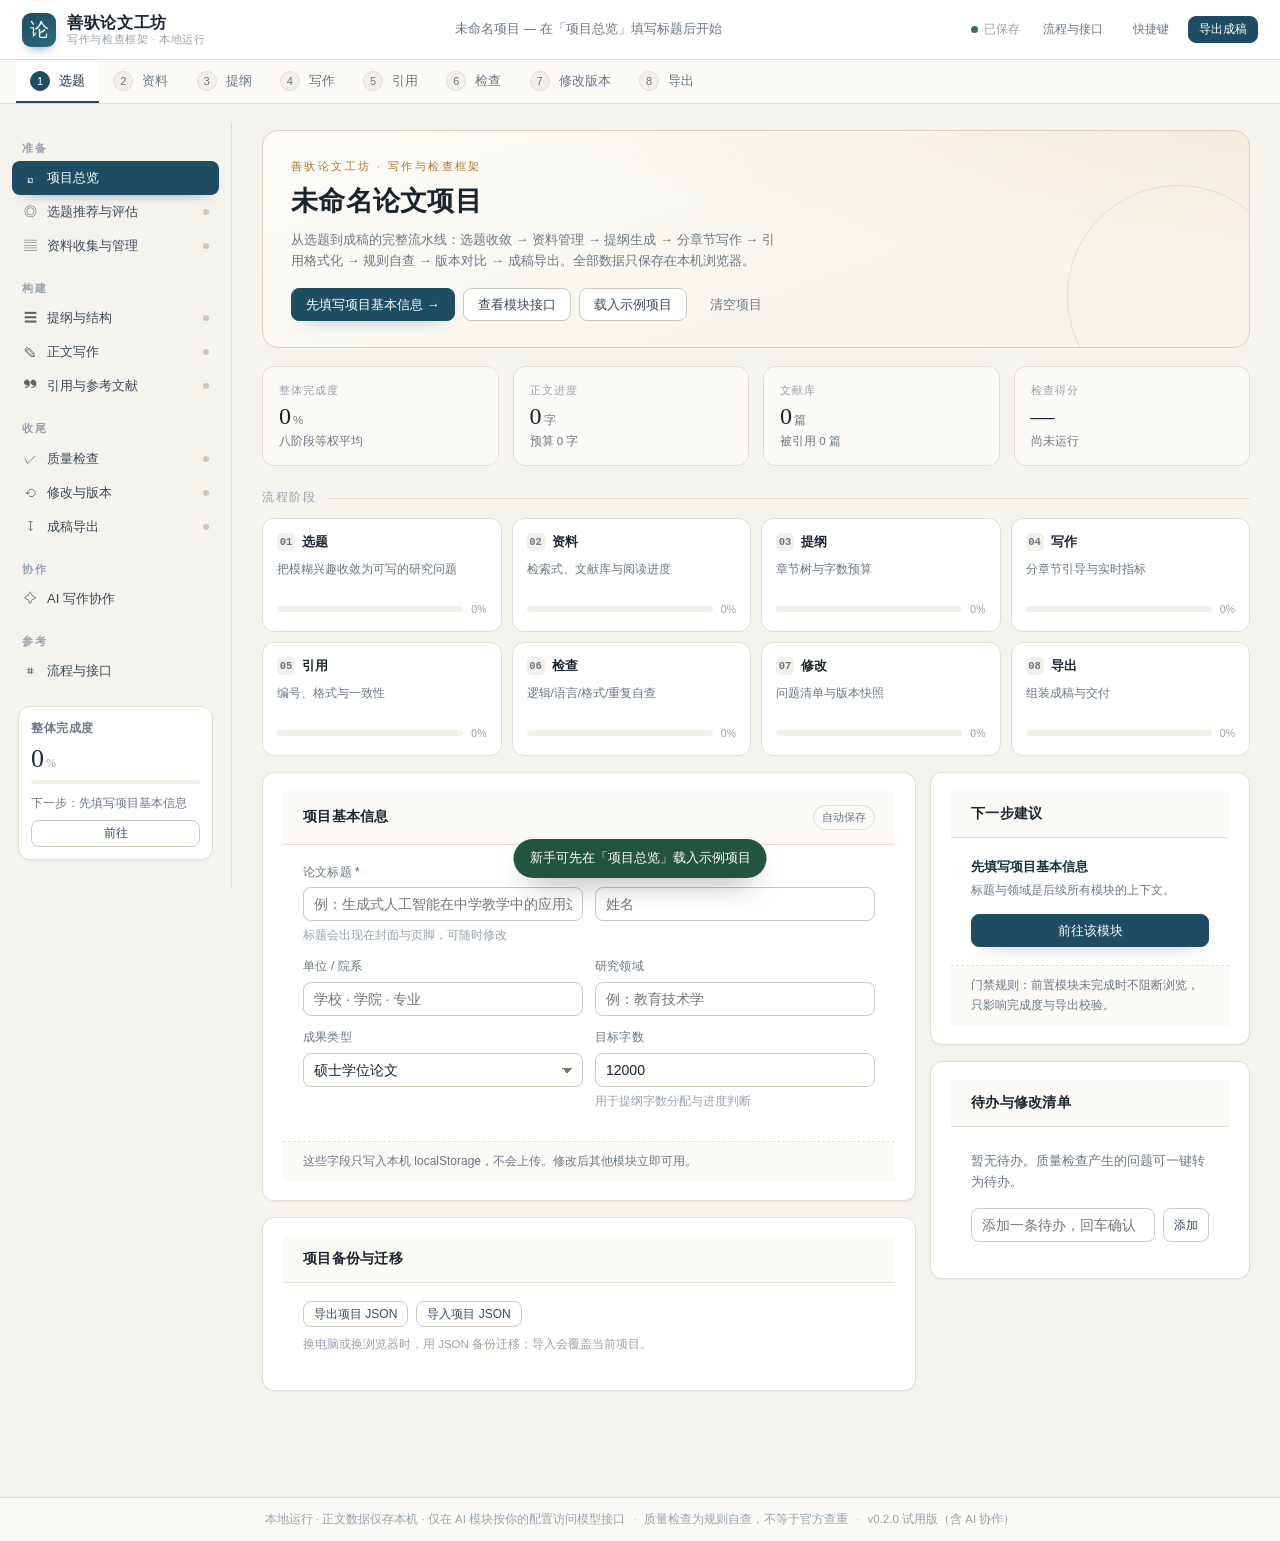
==== index.html @ d349550e "chore: 初始化仓库 - 善驮论文工坊 v0.2.0：8 个写作模块 + AI 协作模块，纯本地运行 - 支持绿色 EXE / 安装版 / 脚本三种启动方式，安装与卸载均免管理员 - 新增 MIT" ====
<!doctype html>
<html lang="zh-CN">
<head>
<meta charset="utf-8">
<meta name="viewport" content="width=device-width,initial-scale=1">
<title>善驮论文工坊 · 从选题到成稿</title>
<link rel="stylesheet" href="assets/styles.css">
</head>
<body>
<div class="app" id="app">

  <header class="appbar">
    <div class="brand">
      <span class="brand-mark">论</span>
      <span class="brand-text">
        <strong>善驮论文工坊</strong>
        <em>写作与检查框架 · 本地运行</em>
      </span>
    </div>

    <div class="appbar-project" id="appbarProject"></div>

    <div class="appbar-actions">
      <span class="save-state" id="saveState"><i></i>已保存</span>
      <button class="btn btn-ghost btn-sm" data-nav="flow">流程与接口</button>
      <button class="btn btn-ghost btn-sm" id="btnHelp">快捷键</button>
      <button class="btn btn-primary btn-sm" data-nav="export">导出成稿</button>
    </div>
  </header>

  <div class="stepper" id="stepper" aria-label="写作流程"></div>

  <div class="shell">
    <nav class="sidebar" id="sidebar" aria-label="模块导航"></nav>
    <main class="main" id="view" tabindex="-1"></main>
  </div>

  <footer class="appfoot">
    <span>本地运行 · 正文数据仅存本机 · 仅在 AI 模块按你的配置访问模型接口</span>
    <span class="dot">·</span>
    <span>质量检查为规则自查，不等于官方查重</span>
    <span class="dot">·</span>
    <span id="appVersion">v0.2.0 试用版（含 AI 协作）</span>
  </footer>
</div>

<div class="modal-root" id="modalRoot"></div>
<div class="toast-root" id="toastRoot"></div>
<div class="print-root" id="printRoot"></div>

<script src="js/data.js"></script>
<script src="js/core.js"></script>
<script src="js/check.js"></script>
<script src="js/ai.js"></script>
<script src="js/views-setup.js"></script>
<script src="js/views-draft.js"></script>
<script src="js/views-final.js"></script>
<script src="js/views-ai.js"></script>
<script src="js/app.js"></script>
</body>
</html>
---- assets/styles.css ----
/* ============================================================
   论文工坊 PaperLab — 设计系统
   纸质学术风：暖白底 + 墨蓝主色 + 赭石点缀
   ============================================================ */

:root {
  --bg: #f5f3ee;
  --bg-deep: #ece8e0;
  --surface: #ffffff;
  --surface-2: #fbfaf6;
  --surface-3: #f3f0e9;
  --ink: #1a232e;
  --ink-2: #3c4a58;
  --muted: #6b7784;
  --faint: #98a2ad;
  --line: #e3ded4;
  --line-strong: #cfc8bb;
  --accent: #1e4c63;
  --accent-soft: #e6eef1;
  --accent-ink: #12313f;
  --amber: #b0732c;
  --amber-soft: #f7ecdc;
  --ok: #2f7457;
  --ok-soft: #e6f1ea;
  --warn: #a3701f;
  --warn-soft: #faf0da;
  --bad: #a8443b;
  --bad-soft: #f8e8e5;
  --radius: 12px;
  --radius-sm: 8px;
  --shadow-sm: 0 1px 2px rgba(26, 35, 46, .05);
  --shadow: 0 2px 6px rgba(26, 35, 46, .06), 0 12px 28px -18px rgba(26, 35, 46, .25);
  --shadow-lg: 0 24px 60px -22px rgba(18, 49, 63, .45);
  --sans: -apple-system, BlinkMacSystemFont, "Segoe UI", "Microsoft YaHei", "PingFang SC", "Hiragino Sans GB", sans-serif;
  --serif: "Noto Serif SC", "Songti SC", "Source Han Serif SC", "SimSun", Georgia, "Times New Roman", serif;
  --mono: "Cascadia Mono", "JetBrains Mono", Consolas, "Courier New", monospace;
}

* { box-sizing: border-box; }

html, body { margin: 0; padding: 0; }

body {
  background: var(--bg);
  color: var(--ink);
  font-family: var(--sans);
  font-size: 14px;
  line-height: 1.65;
  -webkit-font-smoothing: antialiased;
}

::selection { background: #cfe0e6; }

a { color: var(--accent); }

h1, h2, h3, h4 { margin: 0; font-weight: 600; line-height: 1.35; }

p { margin: 0 0 10px; }

ul, ol { margin: 0; padding-left: 18px; }

button, input, select, textarea { font-family: inherit; font-size: 14px; color: inherit; }

/* ------------------------------ 壳层 ------------------------------ */

.app { min-height: 100vh; display: flex; flex-direction: column; }

.appbar {
  height: 60px;
  flex: 0 0 60px;
  display: flex;
  align-items: center;
  gap: 18px;
  padding: 0 22px;
  background: var(--surface);
  border-bottom: 1px solid var(--line);
  position: sticky;
  top: 0;
  z-index: 40;
}

.brand { display: flex; align-items: center; gap: 11px; min-width: 0; }

.brand-mark {
  width: 34px; height: 34px;
  display: grid; place-items: center;
  border-radius: 9px;
  background: linear-gradient(150deg, var(--accent) 0%, #2c6b7d 100%);
  color: #fff;
  font-family: var(--serif);
  font-size: 19px;
  letter-spacing: 0;
  box-shadow: 0 6px 14px -8px rgba(30, 76, 99, .9);
}

.brand-text { display: flex; flex-direction: column; line-height: 1.25; }
.brand-text strong { font-family: var(--serif); font-size: 16px; letter-spacing: .04em; }
.brand-text em { font-style: normal; font-size: 10.5px; color: var(--faint); letter-spacing: .06em; }

.appbar-project {
  flex: 1 1 auto;
  min-width: 0;
  text-align: center;
  font-size: 12.5px;
  color: var(--muted);
  white-space: nowrap;
  overflow: hidden;
  text-overflow: ellipsis;
}
.appbar-project b { color: var(--ink-2); font-weight: 600; }
.appbar-project .pdot { margin: 0 7px; color: var(--line-strong); }

.appbar-actions { display: flex; align-items: center; gap: 8px; }

.save-state {
  font-size: 11.5px;
  color: var(--faint);
  display: inline-flex;
  align-items: center;
  gap: 6px;
  margin-right: 4px;
  white-space: nowrap;
}
.save-state i {
  width: 7px; height: 7px; border-radius: 50%;
  background: var(--ok); display: inline-block;
  transition: background .2s;
}
.save-state.dirty i { background: var(--amber); }
.save-state.error i { background: var(--bad); }

/* ------------------------------ 流程条 ------------------------------ */

.stepper {
  flex: 0 0 auto;
  display: flex;
  align-items: stretch;
  gap: 0;
  padding: 0 16px;
  background: var(--surface-2);
  border-bottom: 1px solid var(--line);
  overflow-x: auto;
  scrollbar-width: thin;
}

.step {
  display: flex;
  align-items: center;
  gap: 9px;
  padding: 11px 14px 10px;
  border: 0;
  border-bottom: 2px solid transparent;
  background: transparent;
  color: var(--muted);
  cursor: pointer;
  white-space: nowrap;
  position: relative;
  transition: color .18s, background .18s, border-color .18s;
}
.step:hover { background: #fff; color: var(--ink); }
.step .idx {
  width: 20px; height: 20px;
  display: grid; place-items: center;
  border-radius: 50%;
  font-size: 11px;
  background: var(--surface-3);
  color: var(--muted);
  border: 1px solid var(--line);
}
.step .lbl { font-size: 12.5px; letter-spacing: .01em; }
.step .cnt { font-size: 10px; color: var(--faint); font-variant-numeric: tabular-nums; }

.step.is-active { color: var(--accent-ink); border-bottom-color: var(--accent); background: #fff; }
.step.is-active .idx { background: var(--accent); color: #fff; border-color: var(--accent); }
.step.is-done .idx { background: var(--ok-soft); color: var(--ok); border-color: #cfe3d8; }
.step.is-part .idx { background: var(--warn-soft); color: var(--warn); border-color: #eddfc2; }

/* ------------------------------ 侧栏 ------------------------------ */

.shell {
  flex: 1 1 auto;
  display: grid;
  grid-template-columns: 232px minmax(0, 1fr);
  align-items: start;
}

.sidebar {
  position: sticky;
  top: 123px;
  max-height: calc(100vh - 123px);
  overflow-y: auto;
  padding: 18px 12px 28px;
  border-right: 1px solid var(--line);
}

.nav-group { margin-bottom: 18px; }
.nav-group > h4 {
  font-size: 10.5px;
  letter-spacing: .16em;
  color: var(--faint);
  font-weight: 600;
  padding: 0 10px 6px;
  text-transform: uppercase;
}

.nav-item {
  display: flex;
  align-items: center;
  gap: 9px;
  width: 100%;
  padding: 8px 10px;
  border: 0;
  border-radius: var(--radius-sm);
  background: transparent;
  color: var(--ink-2);
  cursor: pointer;
  text-align: left;
  font-size: 13px;
  transition: background .15s, color .15s;
}
.nav-item:hover { background: var(--surface-3); color: var(--ink); }
.nav-item.is-active { background: var(--accent); color: #fff; box-shadow: 0 6px 16px -12px var(--accent); }
.nav-item.is-active .nv-dot { background: #fff; }
.nav-item .nv-ico { width: 16px; text-align: center; opacity: .85; font-size: 13px; }
.nav-item .nv-txt { flex: 1 1 auto; }
.nav-item .nv-dot {
  width: 6px; height: 6px; border-radius: 50%;
  background: var(--line-strong);
  flex: 0 0 auto;
}
.nav-item .nv-dot.done { background: var(--ok); }
.nav-item .nv-dot.part { background: var(--amber); }

.side-progress {
  margin: 10px 6px 0;
  padding: 12px;
  border: 1px solid var(--line);
  border-radius: var(--radius);
  background: var(--surface);
  box-shadow: var(--shadow-sm);
}
.side-progress h5 { margin: 0 0 8px; font-size: 11.5px; color: var(--muted); font-weight: 600; letter-spacing: .05em; }
.side-progress .num { font-family: var(--serif); font-size: 26px; color: var(--accent-ink); line-height: 1; }
.side-progress .num span { font-size: 12px; color: var(--faint); margin-left: 2px; }

/* ------------------------------ 主区 ------------------------------ */

.main {
  min-width: 0;
  padding: 26px 30px 90px;
  max-width: 1240px;
  outline: none;
}

.view-head { display: flex; align-items: flex-start; gap: 18px; margin-bottom: 20px; }
.view-head .vh-main { flex: 1 1 auto; min-width: 0; }
.view-head h1 {
  font-family: var(--serif);
  font-size: 24px;
  letter-spacing: .01em;
  color: var(--ink);
  display: flex; align-items: center; gap: 10px;
}
.view-head .kicker {
  font-size: 11px;
  letter-spacing: .18em;
  color: var(--faint);
  text-transform: uppercase;
  margin-bottom: 6px;
}
.view-head .desc { color: var(--muted); font-size: 12.8px; margin-top: 6px; max-width: 76ch; }
.view-head .vh-actions { display: flex; gap: 8px; flex-wrap: wrap; justify-content: flex-end; }

.card {
  background: var(--surface);
  border: 1px solid var(--line);
  border-radius: var(--radius);
  box-shadow: var(--shadow-sm);
  padding: 18px 20px;
  margin-bottom: 16px;
}
.card.flush { padding: 0; overflow: hidden; }
.card-head {
  display: flex; align-items: center; gap: 12px;
  padding: 14px 20px;
  border-bottom: 1px solid var(--line);
  background: var(--surface-2);
}
.card-head h3 { font-size: 13.5px; letter-spacing: .02em; }
.card-head .spacer { flex: 1 1 auto; }
.card-body { padding: 18px 20px; }
.card-note {
  padding: 10px 20px;
  border-top: 1px dashed var(--line);
  color: var(--muted);
  font-size: 12px;
  background: var(--surface-2);
}

.grid { display: grid; gap: 14px; }
.grid-2 { grid-template-columns: repeat(2, minmax(0, 1fr)); }
.grid-3 { grid-template-columns: repeat(3, minmax(0, 1fr)); }
.grid-4 { grid-template-columns: repeat(4, minmax(0, 1fr)); }
.grid-side { grid-template-columns: minmax(0, 1fr) 320px; align-items: start; }

.section-title {
  font-size: 12px;
  letter-spacing: .14em;
  text-transform: uppercase;
  color: var(--faint);
  margin: 22px 0 10px;
  display: flex; align-items: center; gap: 10px;
}
.section-title::after { content: ""; flex: 1 1 auto; height: 1px; background: var(--line); }

/* ------------------------------ 表单 ------------------------------ */

.field { display: flex; flex-direction: column; gap: 5px; margin-bottom: 12px; }
.field > label { font-size: 12px; color: var(--muted); font-weight: 500; letter-spacing: .02em; }
.field > label .req { color: var(--bad); margin-left: 3px; }
.field .hint { font-size: 11.5px; color: var(--faint); }

.input, .select, .textarea {
  width: 100%;
  padding: 8px 10px;
  border: 1px solid var(--line-strong);
  border-radius: var(--radius-sm);
  background: #fff;
  outline: none;
  transition: border-color .15s, box-shadow .15s;
}
.input:hover, .select:hover, .textarea:hover { border-color: #b9b0a2; }
.input:focus, .select:focus, .textarea:focus {
  border-color: var(--accent);
  box-shadow: 0 0 0 3px rgba(30, 76, 99, .12);
}
.textarea { min-height: 88px; resize: vertical; line-height: 1.75; }
.textarea.tall { min-height: 190px; }
.select { appearance: none; background-image: linear-gradient(45deg, transparent 50%, var(--muted) 50%), linear-gradient(135deg, var(--muted) 50%, transparent 50%); background-position: calc(100% - 15px) 51%, calc(100% - 10px) 51%; background-size: 5px 5px, 5px 5px; background-repeat: no-repeat; padding-right: 28px; }

.row { display: flex; gap: 12px; flex-wrap: wrap; }
.row > .field { flex: 1 1 160px; }
.row.tight { gap: 8px; }

.check {
  display: flex; align-items: flex-start; gap: 9px;
  padding: 9px 11px;
  border: 1px solid var(--line);
  border-radius: var(--radius-sm);
  background: var(--surface-2);
  cursor: pointer;
  font-size: 12.8px;
  transition: border-color .15s, background .15s;
}
.check:hover { border-color: var(--line-strong); background: #fff; }
.check input { margin: 3px 0 0; accent-color: var(--accent); }
.check.on { border-color: #bcd2db; background: var(--accent-soft); }
.check small { display: block; color: var(--muted); font-size: 11.5px; }

/* ------------------------------ 按钮 ------------------------------ */

.btn {
  display: inline-flex; align-items: center; justify-content: center; gap: 7px;
  padding: 8px 14px;
  border-radius: var(--radius-sm);
  border: 1px solid var(--line-strong);
  background: #fff;
  color: var(--ink-2);
  cursor: pointer;
  font-size: 13px;
  line-height: 1.2;
  transition: background .15s, border-color .15s, color .15s, box-shadow .15s, transform .06s;
  white-space: nowrap;
}
.btn:hover { border-color: #b3a898; background: var(--surface-2); color: var(--ink); }
.btn:active { transform: translateY(1px); }
.btn:disabled, .btn[disabled] { opacity: .45; cursor: not-allowed; transform: none; }

.btn-primary {
  background: var(--accent);
  border-color: var(--accent);
  color: #fff;
  box-shadow: 0 8px 18px -14px var(--accent);
}
.btn-primary:hover { background: #1a4358; border-color: #1a4358; color: #fff; }

.btn-amber { background: var(--amber); border-color: var(--amber); color: #fff; }
.btn-amber:hover { background: #9a6526; border-color: #9a6526; color: #fff; }

.btn-ghost { background: transparent; border-color: transparent; color: var(--muted); }
.btn-ghost:hover { background: var(--surface-3); border-color: transparent; color: var(--ink); }

.btn-sm { padding: 5px 10px; font-size: 12px; }
.btn-xs { padding: 3px 8px; font-size: 11.5px; border-radius: 6px; }
.btn-lg { padding: 10px 20px; font-size: 14px; }
.btn-block { width: 100%; }
.btn-danger { color: var(--bad); border-color: #e6c8c4; }
.btn-danger:hover { background: var(--bad-soft); border-color: #d9a9a3; color: var(--bad); }
.btn-link { background: none; border: 0; padding: 0; color: var(--accent); cursor: pointer; font-size: 12.5px; text-decoration: underline; text-underline-offset: 2px; }

.btn-group { display: inline-flex; gap: 0; }
.btn-group .btn { border-radius: 0; margin-left: -1px; }
.btn-group .btn:first-child { border-radius: var(--radius-sm) 0 0 var(--radius-sm); margin-left: 0; }
.btn-group .btn:last-child { border-radius: 0 var(--radius-sm) var(--radius-sm) 0; }
.btn-group .btn.on { background: var(--accent-soft); border-color: #bcd2db; color: var(--accent-ink); z-index: 1; }

/* ------------------------------ 徽章 / 指标 ------------------------------ */

.badge {
  display: inline-flex; align-items: center; gap: 5px;
  padding: 2px 8px;
  border-radius: 999px;
  font-size: 11px;
  line-height: 1.7;
  background: var(--surface-3);
  color: var(--muted);
  border: 1px solid transparent;
  white-space: nowrap;
}
.badge.ok { background: var(--ok-soft); color: var(--ok); border-color: #d3e6db; }
.badge.warn { background: var(--warn-soft); color: var(--warn); border-color: #ecdcbd; }
.badge.bad { background: var(--bad-soft); color: var(--bad); border-color: #eed3ce; }
.badge.info { background: var(--accent-soft); color: var(--accent-ink); border-color: #cfe0e6; }
.badge.amber { background: var(--amber-soft); color: var(--amber); border-color: #eeddc2; }
.badge.plain { background: transparent; border-color: var(--line); }

.kpi { display: flex; flex-direction: column; gap: 2px; padding: 14px 16px; background: var(--surface-2); border: 1px solid var(--line); border-radius: var(--radius); }
.kpi .k { font-size: 11px; letter-spacing: .1em; color: var(--faint); text-transform: uppercase; }
.kpi .v { font-family: var(--serif); font-size: 24px; line-height: 1.2; color: var(--ink); font-variant-numeric: tabular-nums; }
.kpi .v small { font-family: var(--sans); font-size: 11.5px; color: var(--muted); margin-left: 2px; }
.kpi .d { font-size: 11.5px; color: var(--muted); }

.bar { height: 6px; border-radius: 999px; background: var(--surface-3); overflow: hidden; }
.bar > i { display: block; height: 100%; background: var(--accent); border-radius: 999px; transition: width .3s; }
.bar.ok > i { background: var(--ok); }
.bar.warn > i { background: var(--amber); }
.bar.bad > i { background: var(--bad); }
.bar.thin { height: 4px; }

.chips { display: flex; flex-wrap: wrap; gap: 6px; }
.chip {
  display: inline-flex; align-items: center; gap: 5px;
  padding: 5px 10px;
  border: 1px solid var(--line-strong);
  border-radius: 999px;
  background: #fff;
  font-size: 12px;
  cursor: pointer;
  color: var(--ink-2);
  transition: all .15s;
}
.chip:hover { border-color: var(--accent); color: var(--accent-ink); background: var(--accent-soft); }
.chip .x { color: var(--faint); font-size: 13px; line-height: 1; }
.chip .x:hover { color: var(--bad); }
.chip.solid { background: var(--accent-soft); border-color: #cfe0e6; color: var(--accent-ink); cursor: default; }

.empty {
  padding: 34px 20px;
  text-align: center;
  color: var(--muted);
  border: 1px dashed var(--line-strong);
  border-radius: var(--radius);
  background: var(--surface-2);
}
.empty h4 { font-family: var(--serif); font-size: 15px; margin-bottom: 6px; color: var(--ink-2); }
.empty p { font-size: 12.5px; margin: 0 auto 12px; max-width: 52ch; }

/* ------------------------------ 表格 ------------------------------ */

.table-wrap { overflow-x: auto; }
table.tbl { width: 100%; border-collapse: collapse; font-size: 12.8px; }
table.tbl th {
  text-align: left;
  padding: 9px 12px;
  background: var(--surface-2);
  border-bottom: 1px solid var(--line);
  color: var(--muted);
  font-weight: 600;
  font-size: 11.5px;
  letter-spacing: .05em;
  white-space: nowrap;
}
table.tbl td { padding: 9px 12px; border-bottom: 1px solid var(--line); vertical-align: top; }
table.tbl tr:last-child td { border-bottom: 0; }
table.tbl tbody tr:hover { background: var(--surface-2); }
table.tbl td.num, table.tbl th.num { text-align: right; font-variant-numeric: tabular-nums; }
table.tbl td.mono { font-family: var(--mono); font-size: 11.5px; color: var(--muted); }
table.tbl .t-main { font-weight: 500; color: var(--ink); }
table.tbl .t-sub { font-size: 11.5px; color: var(--muted); }

/* ------------------------------ 候选选题卡 ------------------------------ */

.topic-grid { display: grid; gap: 12px; grid-template-columns: repeat(auto-fill, minmax(320px, 1fr)); }

.topic-card {
  position: relative;
  border: 1px solid var(--line);
  border-radius: var(--radius);
  background: var(--surface);
  padding: 15px 16px 13px;
  display: flex;
  flex-direction: column;
  gap: 9px;
  transition: border-color .18s, box-shadow .18s, transform .18s;
}
.topic-card:hover { border-color: var(--line-strong); box-shadow: var(--shadow); transform: translateY(-1px); }
.topic-card.picked { border-color: var(--accent); box-shadow: 0 0 0 3px rgba(30, 76, 99, .09); }
.topic-card .tc-rank {
  position: absolute; top: -1px; right: 12px;
  padding: 2px 9px;
  border-radius: 0 0 8px 8px;
  background: var(--surface-3);
  font-size: 10.5px;
  letter-spacing: .1em;
  color: var(--muted);
}
.topic-card.picked .tc-rank { background: var(--accent); color: #fff; }
.topic-card .tc-tag { font-size: 10.5px; letter-spacing: .12em; color: var(--amber); text-transform: uppercase; }
.topic-card h4 { font-family: var(--serif); font-size: 15px; line-height: 1.55; color: var(--ink); padding-right: 40px; }
.topic-card .tc-why { font-size: 12px; color: var(--muted); }
.topic-card .tc-bars { display: grid; gap: 5px; margin-top: 2px; }
.tc-bar { display: grid; grid-template-columns: 54px 1fr 34px; align-items: center; gap: 8px; font-size: 11px; color: var(--muted); }
.tc-bar .bar { height: 5px; }
.tc-bar b { font-weight: 600; color: var(--ink-2); text-align: right; font-variant-numeric: tabular-nums; }
.topic-card .tc-foot { display: flex; align-items: center; gap: 8px; margin-top: 4px; }
.topic-card .tc-foot .score { font-family: var(--serif); font-size: 19px; color: var(--accent-ink); }
.topic-card .tc-foot .score small { font-size: 10px; color: var(--faint); font-family: var(--sans); }

/* ------------------------------ 提纲树 ------------------------------ */

.tree { display: flex; flex-direction: column; gap: 4px; max-width: 720px; }
.tree-row {
  display: grid;
  grid-template-columns: 26px minmax(0, 1fr) 68px auto;
  align-items: center;
  gap: 8px;
  padding: 6px 8px;
  border: 1px solid transparent;
  border-radius: var(--radius-sm);
  transition: background .15s, border-color .15s;
}
.tree-row:hover { background: var(--surface-2); border-color: var(--line); }
.tree-row.lvl2 { margin-left: 22px; }
.tree-row.is-cur { background: var(--accent-soft); border-color: #cfe0e6; }
.tree-row .tr-num { font-family: var(--mono); font-size: 11px; color: var(--faint); text-align: right; }
.tree-row .tr-title {
  border: 1px solid transparent; background: transparent;
  padding: 3px 5px; border-radius: 5px; width: 100%;
  font-size: 13px; text-align: left;
}
.tree-row.lvl1 .tr-title { font-weight: 600; }
.tree-row .tr-title:hover { background: #fff; border-color: var(--line); }
.tree-row .tr-title:focus { background: #fff; border-color: var(--accent); outline: none; }
.tree-row .tr-target {
  width: 100%; padding: 2px 4px; font-size: 11.5px; text-align: right;
  border: 1px solid var(--line); border-radius: 5px; background: #fff;
  font-variant-numeric: tabular-nums; color: var(--muted);
}
.tree-row .tr-act { display: flex; gap: 2px; opacity: .38; transition: opacity .15s; }
.tree-row:hover .tr-act { opacity: 1; }
.icon-btn {
  width: 22px; height: 22px;
  display: grid; place-items: center;
  border: 1px solid transparent; border-radius: 5px;
  background: transparent; color: var(--faint); cursor: pointer;
  font-size: 12px; line-height: 1;
}
.icon-btn:hover { background: #fff; border-color: var(--line-strong); color: var(--ink); }
.icon-btn.danger:hover { color: var(--bad); border-color: #e6c8c4; }

/* ------------------------------ 写作台 ------------------------------ */

.write-grid {
  display: grid;
  grid-template-columns: 236px minmax(0, 1fr) 300px;
  gap: 14px;
  align-items: start;
}

.sec-list { display: flex; flex-direction: column; gap: 2px; max-height: 68vh; overflow-y: auto; padding: 4px; }
.sec-item {
  display: flex; flex-direction: column; gap: 4px;
  padding: 7px 9px;
  border: 1px solid transparent;
  border-radius: var(--radius-sm);
  background: transparent;
  text-align: left;
  cursor: pointer;
  transition: background .15s, border-color .15s;
}
.sec-item:hover { background: var(--surface-2); border-color: var(--line); }
.sec-item.on { background: var(--accent-soft); border-color: #cfe0e6; }
.sec-item.lvl2 { padding-left: 18px; font-size: 12.5px; }
.sec-item .si-top { display: flex; align-items: center; gap: 6px; }
.sec-item .si-t { flex: 1 1 auto; overflow: hidden; text-overflow: ellipsis; white-space: nowrap; font-size: 12.8px; color: var(--ink-2); }
.sec-item.lvl1 .si-t { font-weight: 600; color: var(--ink); }
.sec-item.on .si-t { color: var(--accent-ink); }
.sec-item .si-n { font-size: 10.5px; color: var(--faint); font-variant-numeric: tabular-nums; }

.editor-wrap { display: flex; flex-direction: column; min-height: 68vh; }
.editor-toolbar {
  display: flex; align-items: center; gap: 6px; flex-wrap: wrap;
  padding: 8px 10px;
  border-bottom: 1px solid var(--line);
  background: var(--surface-2);
}
.editor-toolbar .sep { width: 1px; height: 18px; background: var(--line); margin: 0 3px; }
.editor-toolbar .meta { margin-left: auto; font-size: 11.5px; color: var(--muted); display: flex; gap: 10px; font-variant-numeric: tabular-nums; }

#paperText {
  flex: 1 1 auto;
  width: 100%;
  min-height: 460px;
  border: 0;
  outline: none;
  resize: vertical;
  padding: 26px 30px;
  font-family: var(--serif);
  font-size: 15.5px;
  line-height: 2.05;
  color: #202a35;
  background: #fff;
  letter-spacing: .01em;
}
#paperText::placeholder { color: #b6b0a5; }

.side-panel { display: flex; flex-direction: column; gap: 12px; }
.guide-block { border: 1px solid var(--line); border-radius: var(--radius-sm); background: var(--surface-2); padding: 11px 12px; }
.guide-block h5 { margin: 0 0 6px; font-size: 11.5px; letter-spacing: .08em; color: var(--faint); font-weight: 600; text-transform: uppercase; }
.guide-block ul { padding-left: 16px; font-size: 12.2px; color: var(--ink-2); display: flex; flex-direction: column; gap: 4px; }
.guide-block ul li::marker { color: var(--line-strong); }
.guide-block.risk ul li::marker { color: #d9a9a3; }

.phrase {
  display: block; width: 100%;
  text-align: left;
  padding: 6px 9px;
  margin-bottom: 5px;
  border: 1px dashed var(--line-strong);
  border-radius: 6px;
  background: #fff;
  color: var(--ink-2);
  font-size: 12px;
  cursor: pointer;
  line-height: 1.55;
}
.phrase:hover { border-style: solid; border-color: var(--accent); color: var(--accent-ink); background: var(--accent-soft); }

.mini-issue { display: flex; gap: 7px; font-size: 12px; padding: 6px 0; border-bottom: 1px dashed var(--line); }
.mini-issue:last-child { border-bottom: 0; }
.mini-issue .sev { width: 5px; border-radius: 3px; flex: 0 0 5px; background: var(--line-strong); }
.mini-issue .sev.high { background: var(--bad); }
.mini-issue .sev.mid { background: var(--amber); }
.mini-issue .sev.low { background: #b9c2cc; }

/* ------------------------------ 检查结果 ------------------------------ */

.score-hero { display: flex; gap: 22px; align-items: center; flex-wrap: wrap; }
.score-ring { position: relative; width: 118px; height: 118px; flex: 0 0 118px; }
.score-ring svg { transform: rotate(-90deg); }
.score-ring .val {
  position: absolute; inset: 0;
  display: flex; flex-direction: column; align-items: center; justify-content: center;
  font-family: var(--serif);
}
.score-ring .val b { font-size: 30px; line-height: 1; color: var(--ink); }
.score-ring .val small { font-size: 10.5px; color: var(--faint); letter-spacing: .1em; }

.dim-grid { display: grid; grid-template-columns: repeat(auto-fit, minmax(150px, 1fr)); gap: 10px; flex: 1 1 340px; }
.dim { padding: 10px 12px; border: 1px solid var(--line); border-radius: var(--radius-sm); background: var(--surface-2); }
.dim .dh { display: flex; justify-content: space-between; font-size: 11.5px; color: var(--muted); margin-bottom: 6px; }
.dim .dh b { color: var(--ink); font-variant-numeric: tabular-nums; }

.issue {
  display: grid;
  grid-template-columns: 62px minmax(0, 1fr) auto;
  gap: 12px;
  padding: 12px 14px;
  border: 1px solid var(--line);
  border-left: 3px solid var(--line-strong);
  border-radius: var(--radius-sm);
  background: #fff;
  margin-bottom: 8px;
}
.issue.high { border-left-color: var(--bad); }
.issue.mid { border-left-color: var(--amber); }
.issue.low { border-left-color: #b9c2cc; }
.issue.ignored { opacity: .5; }
.issue .i-sev { font-size: 10.5px; letter-spacing: .06em; }
.issue .i-main { min-width: 0; }
.issue .i-title { font-size: 13px; font-weight: 600; color: var(--ink); margin-bottom: 3px; }
.issue .i-desc { font-size: 12.2px; color: var(--ink-2); }
.issue .i-fix { font-size: 12px; color: var(--accent-ink); background: var(--accent-soft); border-radius: 6px; padding: 6px 9px; margin-top: 7px; }
.issue .i-fix b { font-weight: 600; }
.issue .i-loc { font-size: 11px; color: var(--faint); margin-top: 6px; display: flex; gap: 8px; flex-wrap: wrap; }
.issue .i-loc code { font-family: var(--mono); background: var(--surface-3); padding: 1px 5px; border-radius: 4px; font-size: 10.8px; color: var(--muted); }
.issue .i-act { display: flex; flex-direction: column; gap: 5px; }

/* ------------------------------ 版本 ------------------------------ */

.timeline { position: relative; padding-left: 22px; }
.timeline::before { content: ""; position: absolute; left: 6px; top: 6px; bottom: 6px; width: 1px; background: var(--line); }
.ver {
  position: relative;
  padding: 12px 14px;
  border: 1px solid var(--line);
  border-radius: var(--radius-sm);
  background: #fff;
  margin-bottom: 10px;
}
.ver::before {
  content: ""; position: absolute; left: -20px; top: 18px;
  width: 9px; height: 9px; border-radius: 50%;
  background: #fff; border: 2px solid var(--line-strong);
}
.ver.cur::before { border-color: var(--accent); background: var(--accent-soft); }
.ver .v-head { display: flex; align-items: center; gap: 8px; flex-wrap: wrap; }
.ver .v-head h4 { font-size: 13px; }
.ver .v-ts { font-size: 11px; color: var(--faint); font-variant-numeric: tabular-nums; }
.ver .v-stats { display: flex; gap: 14px; flex-wrap: wrap; margin-top: 7px; font-size: 11.5px; color: var(--muted); }
.ver .v-stats b { color: var(--ink-2); font-variant-numeric: tabular-nums; }
.ver .v-act { display: flex; gap: 6px; margin-top: 9px; flex-wrap: wrap; }
.ver .v-delta { font-size: 11.5px; margin-top: 6px; }
.delta-up { color: var(--ok); }
.delta-down { color: var(--bad); }

/* ------------------------------ 导出 ------------------------------ */

.export-grid { display: grid; grid-template-columns: 300px minmax(0, 1fr); gap: 16px; align-items: start; }
.preview-page {
  background: #fff;
  border: 1px solid var(--line);
  border-radius: 4px;
  box-shadow: var(--shadow);
  padding: 34px 38px;
  max-height: 72vh;
  overflow-y: auto;
  font-family: var(--serif);
  font-size: 13.5px;
  line-height: 1.95;
  color: #232b35;
}
.preview-page h1 { font-size: 20px; text-align: center; margin: 8px 0 4px; letter-spacing: .02em; }
.preview-page h2 { font-size: 15px; margin: 20px 0 8px; }
.preview-page h3 { font-size: 14px; margin: 14px 0 6px; }
.preview-page .cover { text-align: center; padding: 30px 0 26px; border-bottom: 2px solid var(--line); margin-bottom: 20px; }
.preview-page .cover .c-sub { color: var(--muted); font-size: 12px; letter-spacing: .28em; margin-bottom: 16px; }
.preview-page .cover .c-meta { font-size: 12.5px; color: var(--muted); margin-top: 18px; line-height: 2; }
.preview-page .abs { background: var(--surface-2); border: 1px solid var(--line); border-radius: 6px; padding: 14px 16px; font-size: 12.5px; line-height: 1.9; }
.preview-page .abs b { letter-spacing: .2em; }
.preview-page .toc-line { display: flex; gap: 8px; font-size: 12.5px; }
.preview-page .toc-line .dots { flex: 1 1 auto; border-bottom: 1px dotted #ccc; margin-bottom: 5px; }
.preview-page .ptext { white-space: pre-wrap; text-indent: 2em; margin: 0 0 10px; font-size: 13px; }
.preview-page .refs { font-size: 11.8px; line-height: 1.85; }
.preview-page .refs p { text-indent: -1.6em; padding-left: 1.6em; margin-bottom: 5px; }

.opt-row { display: flex; align-items: center; justify-content: space-between; gap: 10px; padding: 8px 0; border-bottom: 1px dashed var(--line); font-size: 12.8px; }
.opt-row:last-child { border-bottom: 0; }
.opt-row label { display: flex; align-items: center; gap: 8px; cursor: pointer; flex: 1 1 auto; min-width: 0; white-space: nowrap; }
.opt-row input { accent-color: var(--accent); flex: 0 0 auto; }
.opt-row small { color: var(--faint); font-size: 11px; flex: 0 0 auto; text-align: right; max-width: 58%; }

.checkline { display: flex; align-items: flex-start; gap: 8px; font-size: 12.3px; padding: 6px 0; }
.checkline .ok-ico { color: var(--ok); }
.checkline .no-ico { color: var(--bad); }
.checkline .wa-ico { color: var(--amber); }

/* ------------------------------ 流程说明 ------------------------------ */

.flow-legend { display: flex; gap: 14px; flex-wrap: wrap; font-size: 11.5px; color: var(--muted); }
.flow-legend span { display: inline-flex; align-items: center; gap: 6px; }
.flow-legend i { width: 9px; height: 9px; border-radius: 2px; display: inline-block; }

.io-cell { font-size: 12px; }
.io-cell .io-lbl { font-size: 10px; letter-spacing: .1em; color: var(--faint); display: block; text-transform: uppercase; }
.io-cell code { font-family: var(--mono); font-size: 11px; background: var(--surface-3); padding: 1px 4px; border-radius: 3px; }

.pipe { display: flex; align-items: stretch; gap: 0; overflow-x: auto; padding: 4px 0 10px; }
.pipe-node {
  flex: 0 0 auto;
  min-width: 112px;
  border: 1px solid var(--line);
  border-radius: var(--radius-sm);
  background: #fff;
  padding: 9px 10px;
  font-size: 12px;
  position: relative;
  margin-right: 15px;
}
.pipe-node::after {
  content: "→";
  position: absolute; right: -15px; top: 50%; transform: translateY(-50%);
  color: var(--line-strong); font-size: 13px;
}
.pipe-node:last-child::after { content: ""; }
.pipe-node b { display: block; font-size: 12.5px; margin-bottom: 2px; }
.pipe-node small { color: var(--faint); font-size: 10.5px; line-height: 1.5; display: block; }
.pipe-node.acc { border-color: #cfe0e6; background: var(--accent-soft); }

/* ------------------------------ 概览 ------------------------------ */

.hero {
  position: relative;
  overflow: hidden;
  border: 1px solid #d8d1c4;
  border-radius: 16px;
  background:
    radial-gradient(1200px 300px at 100% -20%, rgba(176, 115, 44, .10), transparent 60%),
    linear-gradient(160deg, #fdfcf8 0%, #f6f2e9 100%);
  padding: 26px 28px;
  margin-bottom: 18px;
}
.hero::after {
  content: "";
  position: absolute; right: -40px; bottom: -60px;
  width: 220px; height: 220px; border-radius: 50%;
  border: 1px solid rgba(30, 76, 99, .12);
}
.hero .h-kicker { font-size: 11px; letter-spacing: .22em; color: var(--amber); text-transform: uppercase; margin-bottom: 8px; }
.hero h1 { font-family: var(--serif); font-size: 27px; line-height: 1.4; margin-bottom: 8px; letter-spacing: .01em; }
.hero .h-desc { color: var(--muted); font-size: 13px; max-width: 68ch; margin-bottom: 16px; }
.hero .h-actions { display: flex; gap: 8px; flex-wrap: wrap; position: relative; z-index: 1; }

.phase-track { display: grid; grid-template-columns: repeat(auto-fit, minmax(190px, 1fr)); gap: 10px; }
.phase {
  border: 1px solid var(--line);
  border-radius: var(--radius);
  background: var(--surface);
  padding: 13px 14px;
  display: flex; flex-direction: column; gap: 7px;
  cursor: pointer;
  transition: border-color .15s, box-shadow .15s, transform .15s;
}
.phase:hover { border-color: var(--line-strong); box-shadow: var(--shadow); transform: translateY(-1px); }
.phase .p-h { display: flex; align-items: center; gap: 7px; font-size: 12.5px; font-weight: 600; }
.phase .p-h .pn { width: 18px; height: 18px; border-radius: 5px; display: grid; place-items: center; background: var(--surface-3); font-size: 10.5px; color: var(--muted); font-family: var(--mono); }
.phase .p-d { font-size: 11.8px; color: var(--muted); min-height: 34px; }
.phase .p-f { display: flex; align-items: center; gap: 8px; }
.phase .p-f .bar { flex: 1 1 auto; }

.todo-item { display: flex; align-items: flex-start; gap: 9px; padding: 8px 0; border-bottom: 1px dashed var(--line); font-size: 12.8px; }
.todo-item:last-child { border-bottom: 0; }
.todo-item input { margin-top: 4px; accent-color: var(--accent); }
.todo-item.done span { text-decoration: line-through; color: var(--faint); }
.todo-item .t-tag { margin-left: auto; flex: 0 0 auto; }

/* ------------------------------ 弹窗 / 提示 ------------------------------ */

.modal-root { position: fixed; inset: 0; z-index: 100; display: none; }
.modal-root.open { display: block; }
.modal-mask { position: absolute; inset: 0; background: rgba(20, 28, 36, .42); backdrop-filter: blur(2px); }
.modal {
  position: relative;
  margin: 8vh auto 0;
  width: min(680px, calc(100vw - 32px));
  max-height: 82vh;
  display: flex;
  flex-direction: column;
  background: var(--surface);
  border-radius: 14px;
  box-shadow: var(--shadow-lg);
  overflow: hidden;
  animation: pop .16s ease-out;
}
@keyframes pop { from { opacity: 0; transform: translateY(8px) scale(.99); } }
.modal.wide { width: min(880px, calc(100vw - 32px)); }
.modal-head { display: flex; align-items: center; gap: 10px; padding: 15px 20px; border-bottom: 1px solid var(--line); background: var(--surface-2); }
.modal-head h3 { font-size: 14px; flex: 1 1 auto; }
.modal-body { padding: 18px 20px; overflow-y: auto; }
.modal-foot { padding: 12px 20px; border-top: 1px solid var(--line); display: flex; justify-content: flex-end; gap: 8px; background: var(--surface-2); }

.toast-root { position: fixed; bottom: 22px; left: 50%; transform: translateX(-50%); z-index: 200; display: flex; flex-direction: column; gap: 8px; align-items: center; pointer-events: none; }
.toast {
  padding: 9px 16px;
  border-radius: 999px;
  background: #1f2b36;
  color: #fff;
  font-size: 12.5px;
  box-shadow: 0 14px 30px -14px rgba(0, 0, 0, .6);
  opacity: 0;
  transform: translateY(8px);
  transition: opacity .2s, transform .2s;
  max-width: 82vw;
}
.toast.show { opacity: 1; transform: translateY(0); }
.toast.ok { background: #22543f; }
.toast.warn { background: #7a5518; }
.toast.bad { background: #7c332c; }

/* ------------------------------ 页脚 ------------------------------ */

.appfoot {
  border-top: 1px solid var(--line);
  background: var(--surface-2);
  padding: 12px 22px;
  font-size: 11.5px;
  color: var(--faint);
  display: flex;
  gap: 8px;
  flex-wrap: wrap;
  justify-content: center;
}
.appfoot .dot { color: var(--line-strong); }

/* ------------------------------ 响应式 ------------------------------ */

@media (max-width: 1180px) {
  .write-grid { grid-template-columns: 200px minmax(0, 1fr); }
  .write-grid .side-panel { grid-column: 1 / -1; display: grid; grid-template-columns: repeat(auto-fit, minmax(240px, 1fr)); }
}

@media (max-width: 980px) {
  .shell { grid-template-columns: 1fr; }
  .sidebar {
    position: static; max-height: none; border-right: 0;
    border-bottom: 1px solid var(--line);
    display: flex; gap: 4px; overflow-x: auto; padding: 10px 12px;
  }
  .nav-group { margin: 0; display: flex; gap: 4px; align-items: center; }
  .nav-group > h4 { display: none; }
  .nav-item { width: auto; white-space: nowrap; }
  .side-progress { display: none; }
  .main { padding: 20px 16px 70px; }
  .grid-side, .grid-2, .grid-3, .grid-4, .export-grid { grid-template-columns: 1fr; }
  .write-grid { grid-template-columns: 1fr; }
  .sec-list { max-height: 220px; }
  .appbar { gap: 10px; padding: 0 12px; }
  .appbar-project { display: none; }
  .brand-text em { display: none; }
}

@media (max-width: 560px) {
  .view-head { flex-direction: column; }
  .view-head .vh-actions { justify-content: flex-start; }
  .write-grid .side-panel { grid-template-columns: 1fr; }
  #paperText { padding: 18px; font-size: 15px; }
  .issue { grid-template-columns: 1fr; }
  .score-hero { justify-content: center; }
  .save-state { display: none; }
}

/* ------------------------------ 打印 ------------------------------ */

.print-root { display: none; }

/* ------------------------------ AI 协作 ------------------------------ */
.ai-grid { display: grid; grid-template-columns: 372px minmax(0, 1fr); gap: 14px; align-items: start; }
.ai-chat-head { display: flex; align-items: flex-start; justify-content: space-between; gap: 10px; padding: 12px 16px; border-bottom: 1px solid var(--line); font-size: 12.5px; }
.ai-chat-head b { font-size: 13.5px; color: var(--ink); }
.ai-dim { color: var(--faint); font-size: 11.5px; display: block; margin-top: 2px; line-height: 1.6; }
.ai-msgs { padding: 14px 16px; max-height: 46vh; min-height: 240px; overflow-y: auto; background: var(--surface-2); display: flex; flex-direction: column; gap: 10px; }
.msg { display: flex; flex-direction: column; gap: 5px; max-width: 100%; }
.msg .msg-b { font-size: 13px; line-height: 1.78; background: #fff; border: 1px solid var(--line); border-radius: 10px; padding: 10px 12px; color: var(--ink-2); overflow-wrap: anywhere; }
.msg .msg-b p { margin: 0 0 8px; }
.msg .msg-b p:last-child { margin-bottom: 0; }
.msg .msg-b code { font-family: var(--mono); font-size: 12px; background: var(--surface-2); padding: 1px 4px; border-radius: 4px; }
.msg.user { align-items: flex-end; }
.msg.user .msg-b { background: var(--accent-soft); border-color: #cfe0e6; color: var(--ink); max-width: 86%; }
.msg.ai .msg-h { font-size: 10.5px; letter-spacing: .08em; color: var(--faint); }
.msg-f { display: flex; gap: 6px; flex-wrap: wrap; }
.ai-empty { padding: 16px 4px; color: var(--muted); font-size: 12.5px; line-height: 1.8; }
.ai-empty b { color: var(--ink); display: block; margin-bottom: 4px; font-size: 13px; }
.ai-foot { padding: 12px 16px; border-top: 1px solid var(--line); }
.ai-ctx { display: flex; align-items: center; gap: 8px; flex-wrap: wrap; margin-bottom: 8px; }
.ai-ctx .check { padding: 3px 9px; font-size: 11.5px; border-radius: 999px; align-items: center; }
.ai-ctx .check input { margin: 0; }
.ai-ctx .check span { white-space: nowrap; }
.ai-pre { background: var(--surface-2); border: 1px solid var(--line); border-radius: 8px; padding: 10px 12px; font-size: 11.8px; line-height: 1.7; white-space: pre-wrap; overflow-x: auto; font-family: var(--mono); margin: 8px 0; }
.ai-typing { color: var(--accent); }
.ai-quote { display: block; border-left: 3px solid var(--line-strong); padding: 2px 0 2px 10px; margin: 6px 0; color: var(--ink-2); background: var(--surface-2); border-radius: 0 6px 6px 0; }
@media (max-width: 1180px) { .ai-grid { grid-template-columns: 1fr; } }

@media print {
  @page { size: A4; margin: 22mm 18mm; }
  body { background: #fff; font-family: var(--serif); }
  .appbar, .stepper, .sidebar, .appfoot, .modal-root, .toast-root { display: none !important; }
  .shell { display: none !important; }
  .print-root { display: block !important; font-size: 12pt; line-height: 1.9; color: #000; }
  .print-root h1 { font-size: 18pt; text-align: center; margin: 0 0 6pt; }
  .print-root h2 { font-size: 13pt; margin: 14pt 0 6pt; }
  .print-root h3 { font-size: 12pt; margin: 10pt 0 4pt; }
  .print-root p { text-indent: 2em; margin: 0 0 6pt; text-align: justify; }
  .print-root .cover { text-align: center; page-break-after: always; padding-top: 40mm; }
  .print-root .cover .c-sub { letter-spacing: .4em; color: #444; }
  .print-root .cover .c-meta { margin-top: 30mm; line-height: 2.2; }
  .print-root .abs { border: 1px solid #ccc; padding: 8pt; margin: 10pt 0; }
  .print-root .refs p { text-indent: -2em; padding-left: 2em; font-size: 10.5pt; }
  .print-root .page-break { page-break-before: always; }
  .print-root .toc-line { display: flex; }
  .print-root .toc-line .dots { flex: 1; border-bottom: 1px dotted #999; margin-bottom: 4pt; }
}
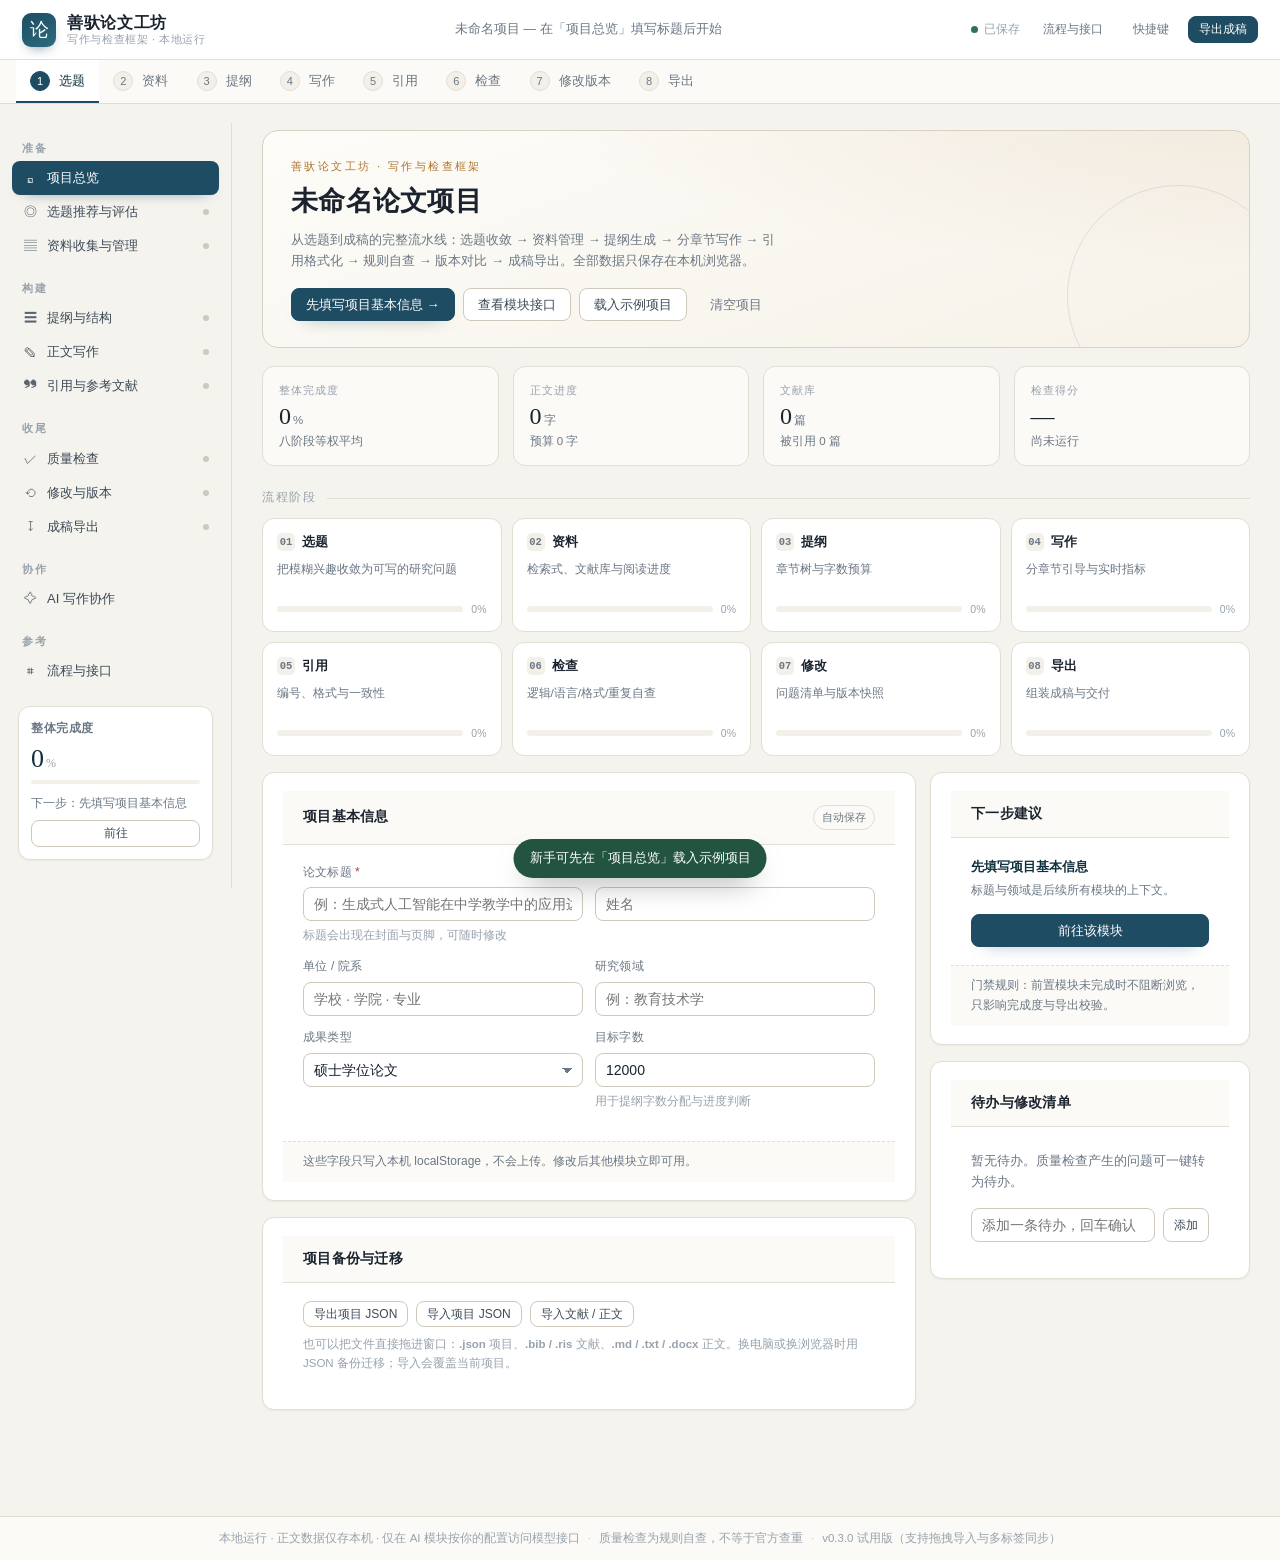
==== commit f4eda5e6: "feat(v0.3.0): 拖拽导入与多标签同步 - 新增 js/importer.js：.bib/.ris 文献、.md/.txt/.docx 正文、.json 项目导入   - docx 在浏览器" ====
--- a/index.html
+++ b/index.html
@@ -40,7 +40,7 @@
     <span class="dot">·</span>
     <span>质量检查为规则自查，不等于官方查重</span>
     <span class="dot">·</span>
-    <span id="appVersion">v0.2.0 试用版（含 AI 协作）</span>
+    <span id="appVersion">v0.3.0 试用版（支持拖拽导入与多标签同步）</span>
   </footer>
 </div>
 
@@ -50,12 +50,14 @@
 
 <script src="js/data.js"></script>
 <script src="js/core.js"></script>
+<script src="js/sync.js"></script>
 <script src="js/check.js"></script>
 <script src="js/ai.js"></script>
 <script src="js/views-setup.js"></script>
 <script src="js/views-draft.js"></script>
 <script src="js/views-final.js"></script>
 <script src="js/views-ai.js"></script>
+<script src="js/importer.js"></script>
 <script src="js/app.js"></script>
 </body>
 </html>
--- a/assets/styles.css
+++ b/assets/styles.css
@@ -970,10 +970,84 @@
 .ai-quote { display: block; border-left: 3px solid var(--line-strong); padding: 2px 0 2px 10px; margin: 6px 0; color: var(--ink-2); background: var(--surface-2); border-radius: 0 6px 6px 0; }
 @media (max-width: 1180px) { .ai-grid { grid-template-columns: 1fr; } }
 
+/* ------------------------------ 拖拽导入 ------------------------------ */
+
+.drop-mask {
+  position: fixed;
+  inset: 0;
+  z-index: 90;
+  display: none;
+  align-items: center;
+  justify-content: center;
+  background: rgba(30, 76, 99, .10);
+}
+
+.drop-mask.on { display: flex; }
+
+.drop-mask::after {
+  content: '';
+  position: absolute;
+  inset: 12px;
+  border: 2px dashed var(--accent);
+  border-radius: 18px;
+  opacity: .55;
+  pointer-events: none;
+}
+
+.drop-card {
+  position: relative;
+  z-index: 1;
+  background: var(--surface);
+  border: 1px solid var(--line);
+  border-radius: var(--radius);
+  box-shadow: var(--shadow-lg);
+  padding: 26px 34px 22px;
+  text-align: center;
+  max-width: 420px;
+}
+
+.drop-ico { font-size: 30px; color: var(--accent); line-height: 1; margin-bottom: 8px; }
+.drop-card h3 { font-size: 15px; margin-bottom: 6px; }
+.drop-card p { margin: 0 0 6px; font-size: 12.3px; color: var(--ink-2); }
+.drop-note { font-size: 11.5px; color: var(--faint); }
+
+/* ------------------------------ 多标签同步横幅 ------------------------------ */
+
+.sync-bar {
+  position: fixed;
+  left: 50%;
+  bottom: 22px;
+  transform: translate(-50%, 16px);
+  z-index: 95;
+  display: flex;
+  align-items: center;
+  gap: 14px;
+  max-width: min(760px, calc(100vw - 32px));
+  padding: 11px 12px 11px 16px;
+  background: var(--warn-soft);
+  border: 1px solid #e3cea5;
+  border-left: 4px solid var(--warn);
+  border-radius: 10px;
+  box-shadow: var(--shadow);
+  opacity: 0;
+  pointer-events: none;
+  transition: opacity .18s ease, transform .18s ease;
+}
+
+.sync-bar.on { opacity: 1; transform: translate(-50%, 0); pointer-events: auto; }
+.sync-bar .sb-main { font-size: 12.3px; line-height: 1.6; color: #6d4a12; }
+.sync-bar .sb-main b { display: block; font-size: 12.8px; color: #5a3c0d; }
+.sync-bar .sb-actions { display: flex; align-items: center; gap: 6px; flex: 0 0 auto; }
+
+@media (max-width: 640px) {
+  .sync-bar { flex-direction: column; align-items: stretch; gap: 8px; }
+  .sync-bar .sb-actions { justify-content: flex-end; }
+}
+
 @media print {
   @page { size: A4; margin: 22mm 18mm; }
   body { background: #fff; font-family: var(--serif); }
-  .appbar, .stepper, .sidebar, .appfoot, .modal-root, .toast-root { display: none !important; }
+  .appbar, .stepper, .sidebar, .appfoot, .modal-root, .toast-root, .drop-mask, .sync-bar { display: none !important; }
   .shell { display: none !important; }
   .print-root { display: block !important; font-size: 12pt; line-height: 1.9; color: #000; }
   .print-root h1 { font-size: 18pt; text-align: center; margin: 0 0 6pt; }
